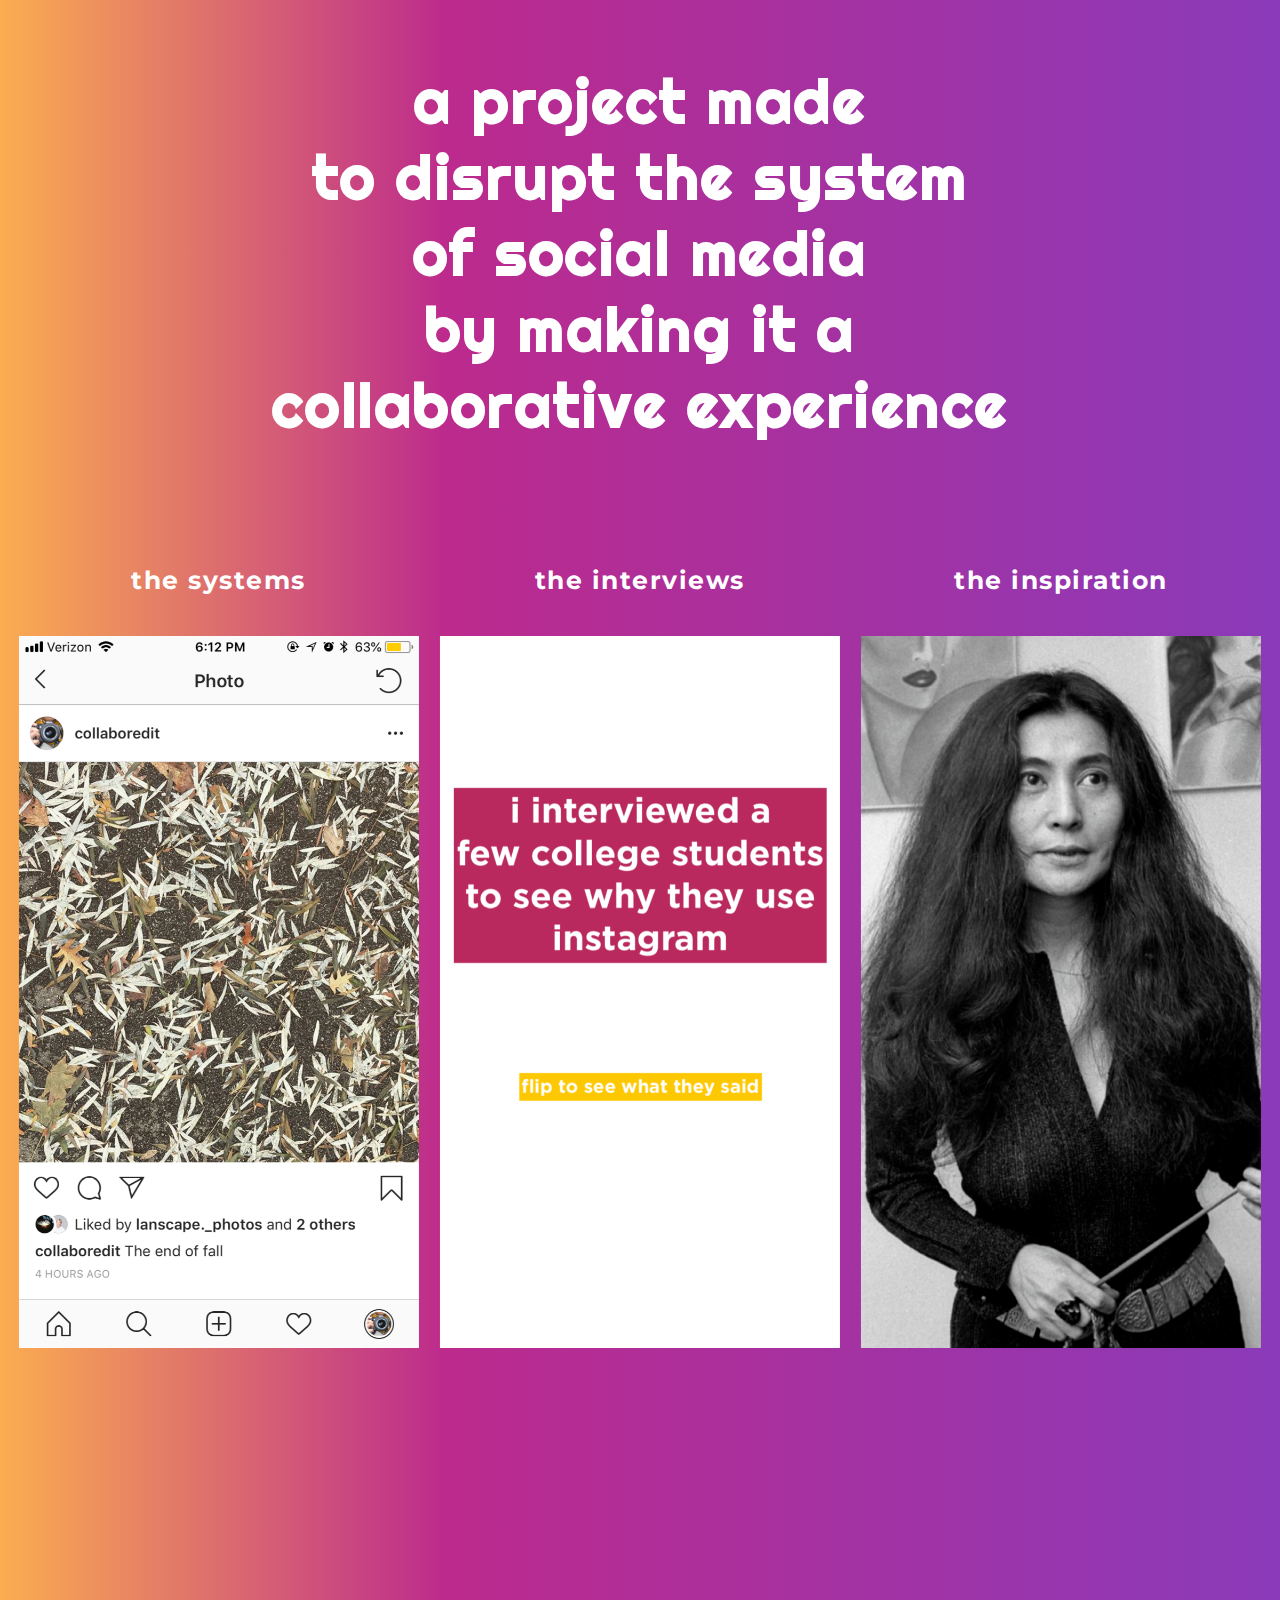
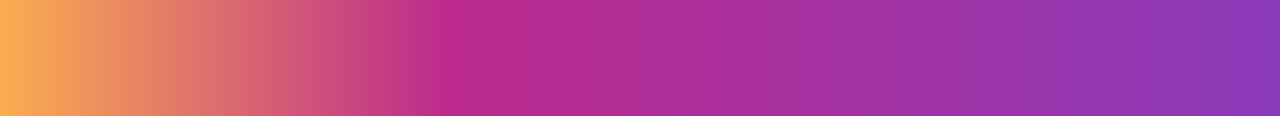
==== about.html @ d7cfa83e "aboutupdate" ====
<html>

<head>
	<link rel="stylesheet" href="styles.css">
	<link href="https://fonts.googleapis.com/css?family=Righteous|Montserrat:500" rel="stylesheet">

<title>about</title>

<h4><center> a project made <br> to disrupt the system <br> of social media <br> by making it a <br> collaborative experience </center></h4>

<body>


<div class="row">
  <div class="column">
    <h5> <center> the systems </center></h5>
    <div class="flip-card">
      <div class="flip-card-inner">
        <div class="flip-card-front">
          <center> <img src="assets/1.PNG" class="responsive"> </center> 
        </div>
        <div class="flip-card-back">
          <center> <img src="assets/instafeed.gif" class="responsive"> </center>
        </div>
      </div>
    </div>
  </div>

  <div class="column">
    <h5> <center> the interviews </center></h5>
    <div class="flip-card">
      <div class="flip-card-inner">
        <div class="flip-card-front">
          <center> <img src="assets/interviewsfront.PNG" class="responsive"> </center> 
        </div>
        <div class="flip-card-back">
          <center> <img src="assets/interviewsback.PNG" class="responsive"> </center>
        </div>
      </div>
    </div>
  </div>

  <div class="column">
    <h5> <center> the inspiration </center></h5>
    <div class="flip-card">
      <div class="flip-card-inner">
        <div class="flip-card-front">
          <center> <img src="assets/yokoonofront.PNG" class="responsive"> </center> 
        </div>
        <div class="flip-card-back">
          <center> <img src="assets/yokoonoback.PNG" class="responsive"> </center>
        </div>
      </div>
    </div>
  </div>

</div>



</body>

</html>
---- styles.css ----
body {
	height: 120%;
	background: linear-gradient(90deg, rgba(251,173,80,1) 0%, rgba(188,42,141,1) 35%, rgba(138,58,185,1) 100%);
}

h1 {
	font-family: 'Righteous', cursive;
	font-size: 60px; 
	font-style: normal; 
	font-variant: normal; 
	color: white;
	margin-top: -20;
	letter-spacing: 2.5px;
}

h2 {
    font-family: 'Montserrat', sans-serif;
	font-size: 25px; 
	font-style: normal; 
	font-variant: normal; 
	color: white;
	margin-top: 85;

}

h3 {
	font-family: 'Righteous', cursive;
	font-size: 60px; 
	font-style: normal; 
	font-variant: normal; 
	color: white;
	margin-top: -20;
	letter-spacing: 2.5px;
	padding-top: 50px;
	padding-bottom: -10px;
}

h4 {
	font-family: 'Righteous', cursive;
	font-size: 60px; 
	font-style: normal; 
	font-variant: normal; 
	color: white;
	letter-spacing: 2.5px;
	padding-top: 55px;
}

h5 {
    font-family: 'Montserrat', sans-serif;
	font-size: 25px; 
	font-style: normal; 
	font-variant: normal; 
	color: white;
	letter-spacing: 1.5px;
}

a:link {
	color: #FFFFFF;
	text-decoration: none;
}

a:visited {
	color: #FFFFFF;
}

/* Responsive layout - when the screen is less than 600px wide, make the three columns stack on top of each other instead of next to each other */
@media screen and (max-width: 600px) {
    .column {
        width: 100%;
    }
}

.responsive {
	width: 95%;
    height: auto;
}

.column {
    float: left;
    width: 33.33%;
}

/* Clear floats after the columns */
.row:after {
    content: "";
    display: table;
    clear: both;
}


.break {
	height: -15%;
}

/* The flip card container - set the width and height to whatever you want. We have added the border property to demonstrate that the flip itself goes out of the box on hover (remove perspective if you don't want the 3D effect */
.flip-card {
  background-color: transparent;
  perspective: 1000px; /* Remove this if you don't want the 3D effect */
}

/* This container is needed to position the front and back side */
.flip-card-inner {
  position: relative;
  width: 100%;
  height: 100%;
  text-align: center;
  transition: transform 0.8s;
  transform-style: preserve-3d;
}

/* Do an horizontal flip when you move the mouse over the flip box container */
.flip-card:hover .flip-card-inner {
  transform: rotateY(180deg);
}

/* Position the front and back side */
.flip-card-front, .flip-card-back {
  position: absolute;
  width: 100%;
  height: 100%;
  backface-visibility: hidden;
}

/* Style the front side (fallback if image is missing) */
.flip-card-front {
  color: black;
}

/* Style the back side */
.flip-card-back {
  transform: rotateY(180deg);
}
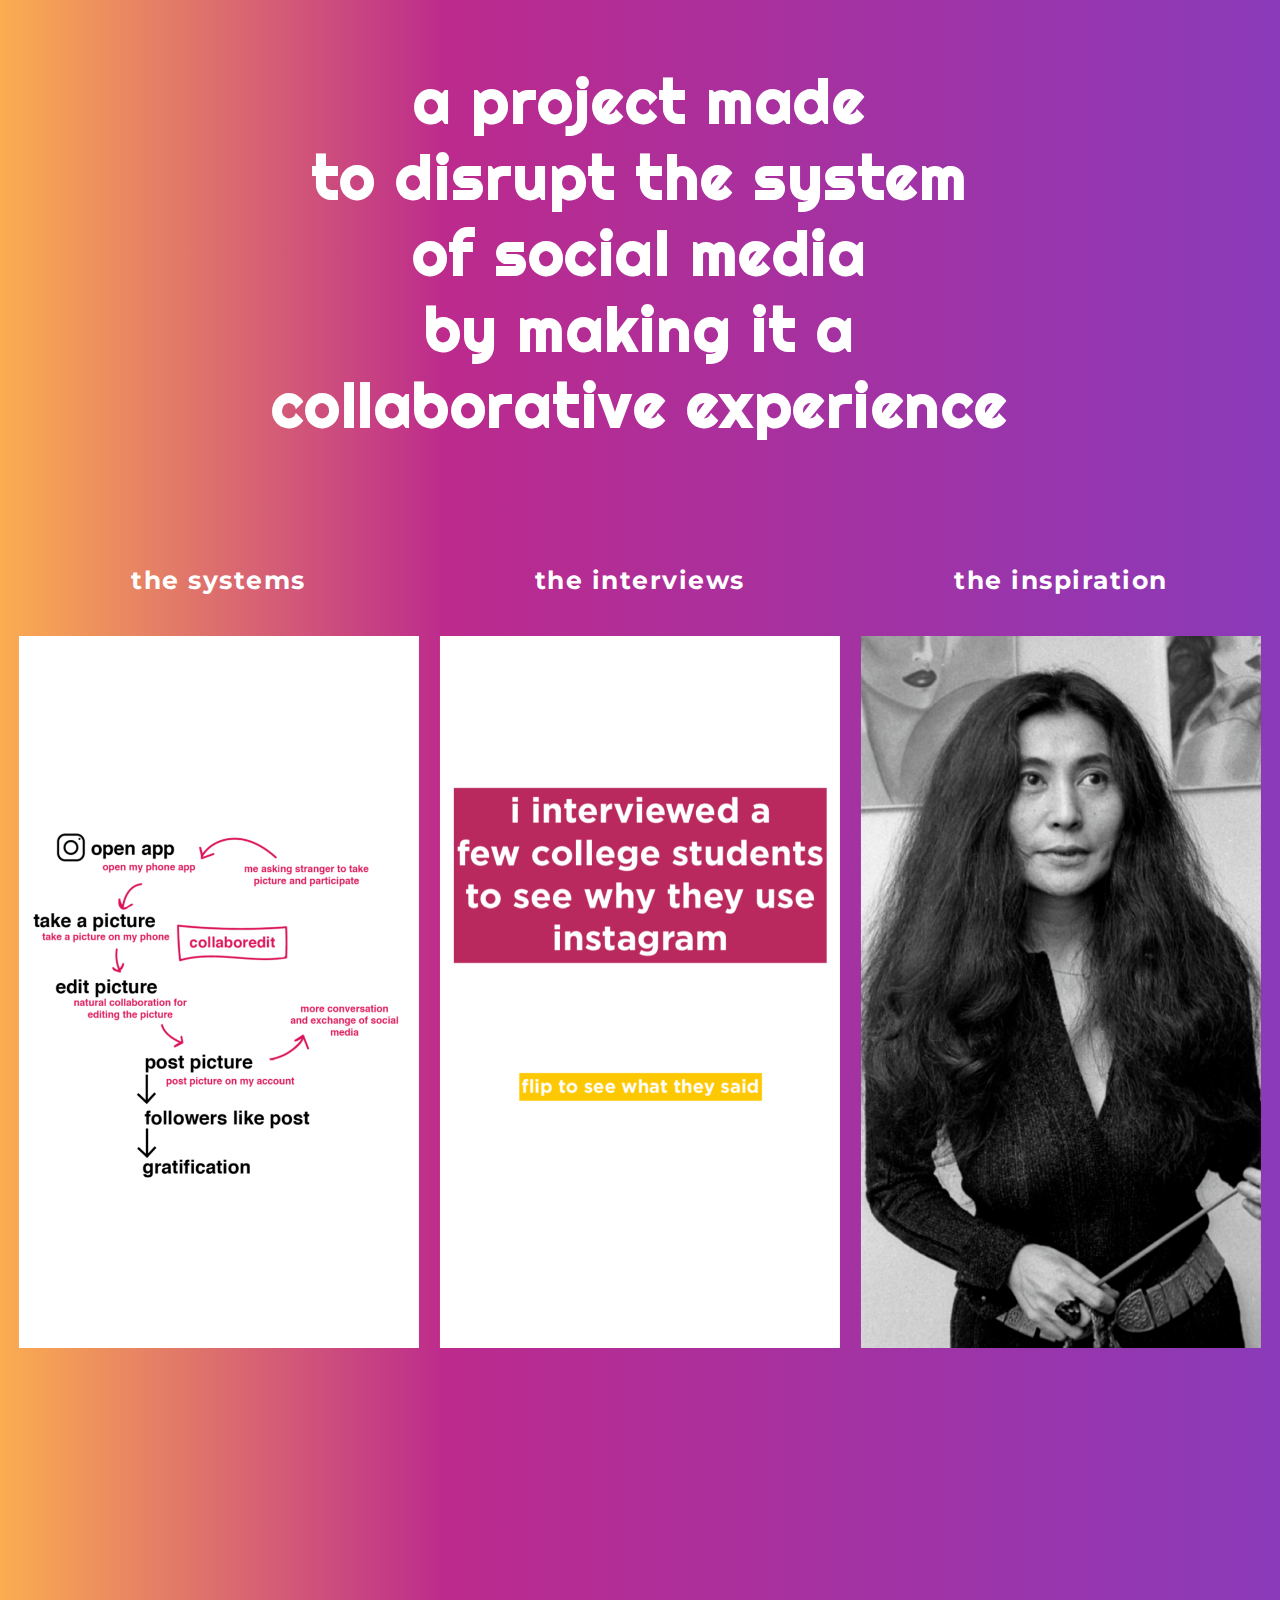
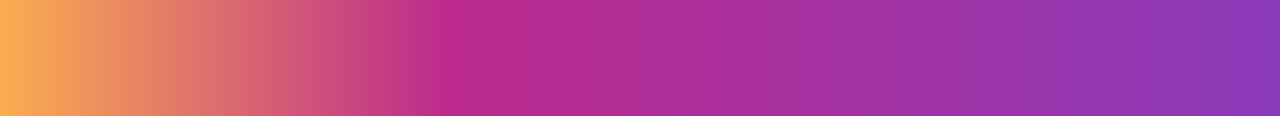
==== commit ad4b9d3e: "finalPUSH" ====
--- a/about.html
+++ b/about.html
@@ -17,7 +17,7 @@
     <div class="flip-card">
       <div class="flip-card-inner">
         <div class="flip-card-front">
-          <center> <img src="assets/1.PNG" class="responsive"> </center> 
+          <center> <img src="assets/systemsfront.PNG" class="responsive"> </center> 
         </div>
         <div class="flip-card-back">
           <center> <img src="assets/instafeed.gif" class="responsive"> </center>
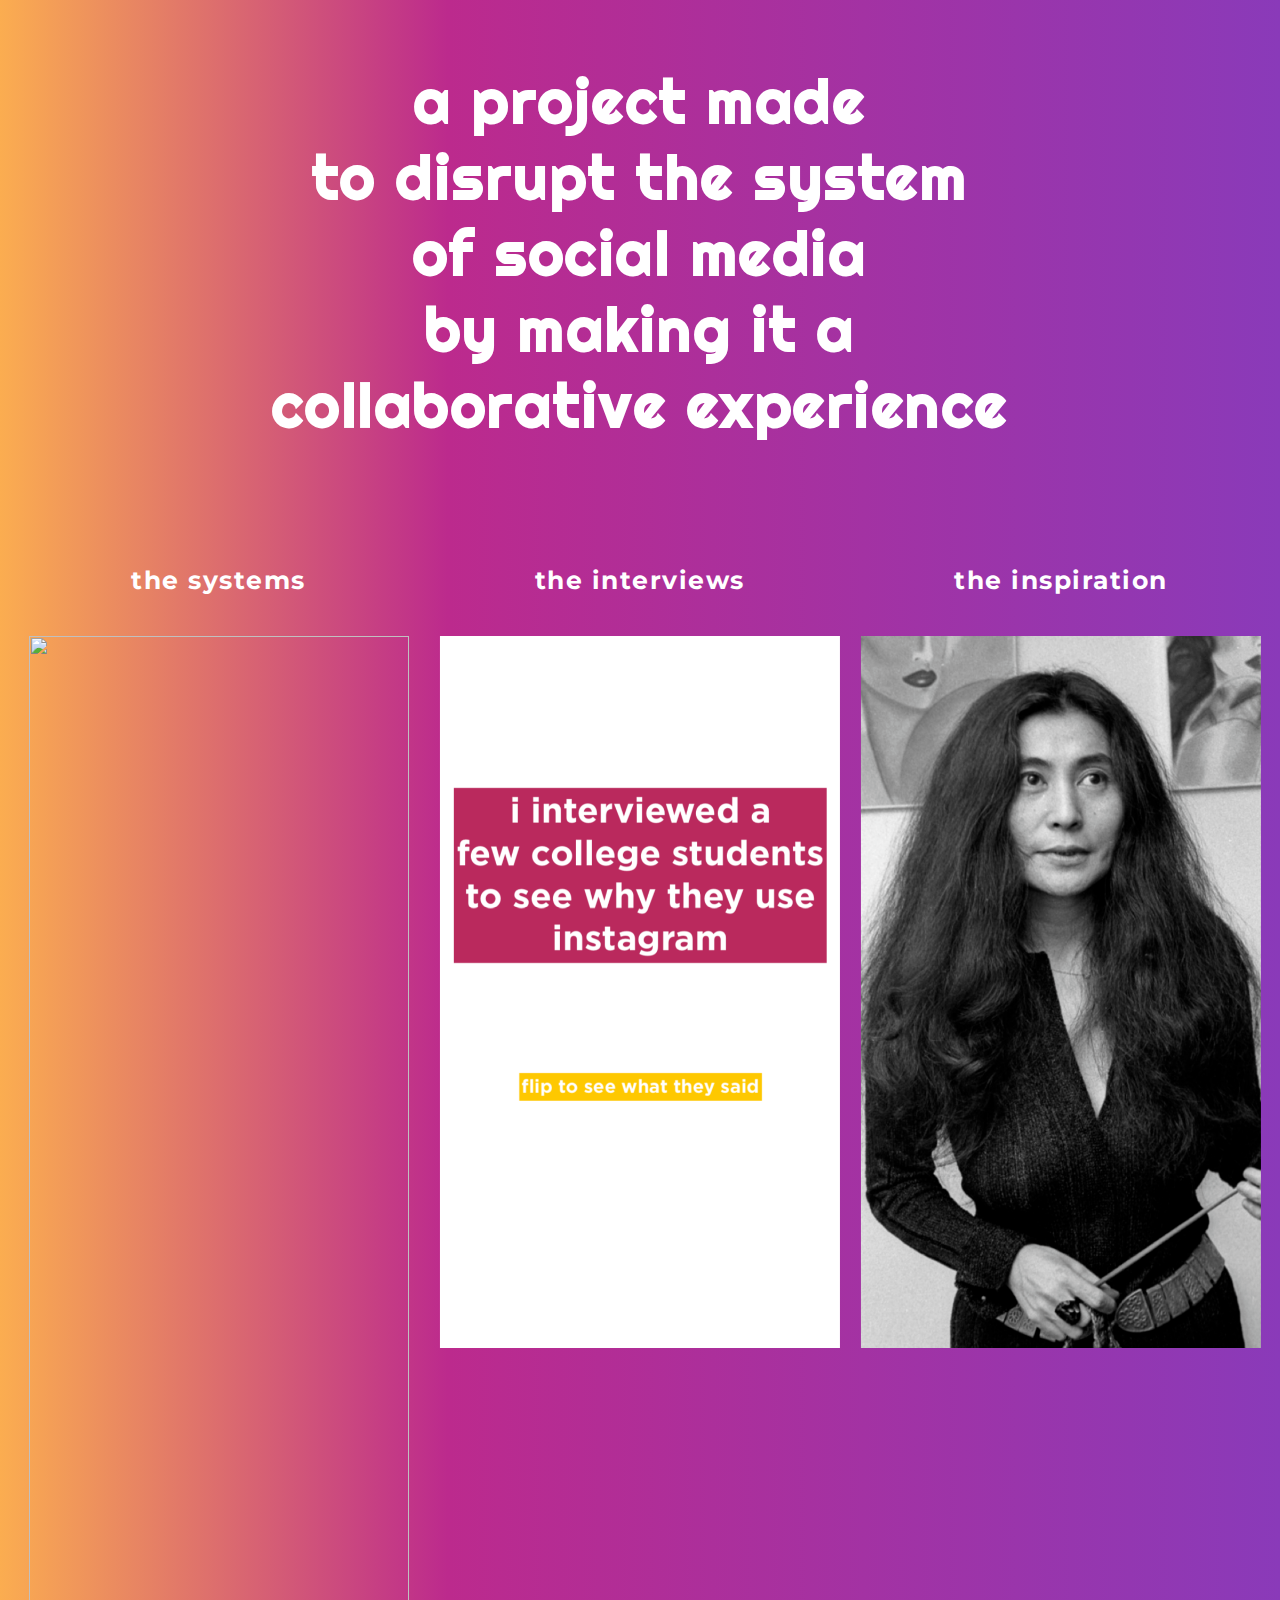
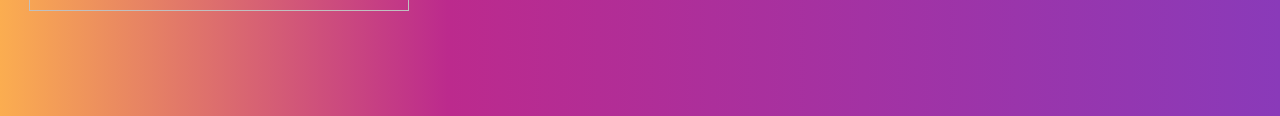
==== commit 7baba9bf: "pushchange" ====
--- a/about.html
+++ b/about.html
@@ -17,10 +17,18 @@
     <div class="flip-card">
       <div class="flip-card-inner">
         <div class="flip-card-front">
-          <center> <img src="assets/systemsfront.PNG" class="responsive"> </center> 
+          <center> 
+            <a href="systems.html" target="_blank">
+            <img src="assets/instafeed.gif" class="responsive">
+             </center> 
+           </a>
         </div>
         <div class="flip-card-back">
-          <center> <img src="assets/instafeed.gif" class="responsive"> </center>
+          <center> 
+            <a href="systems.html" target="_blank">
+            <img src="assets/systemsback.PNG" class="responsive"> 
+          </center>
+        </a>
         </div>
       </div>
     </div>
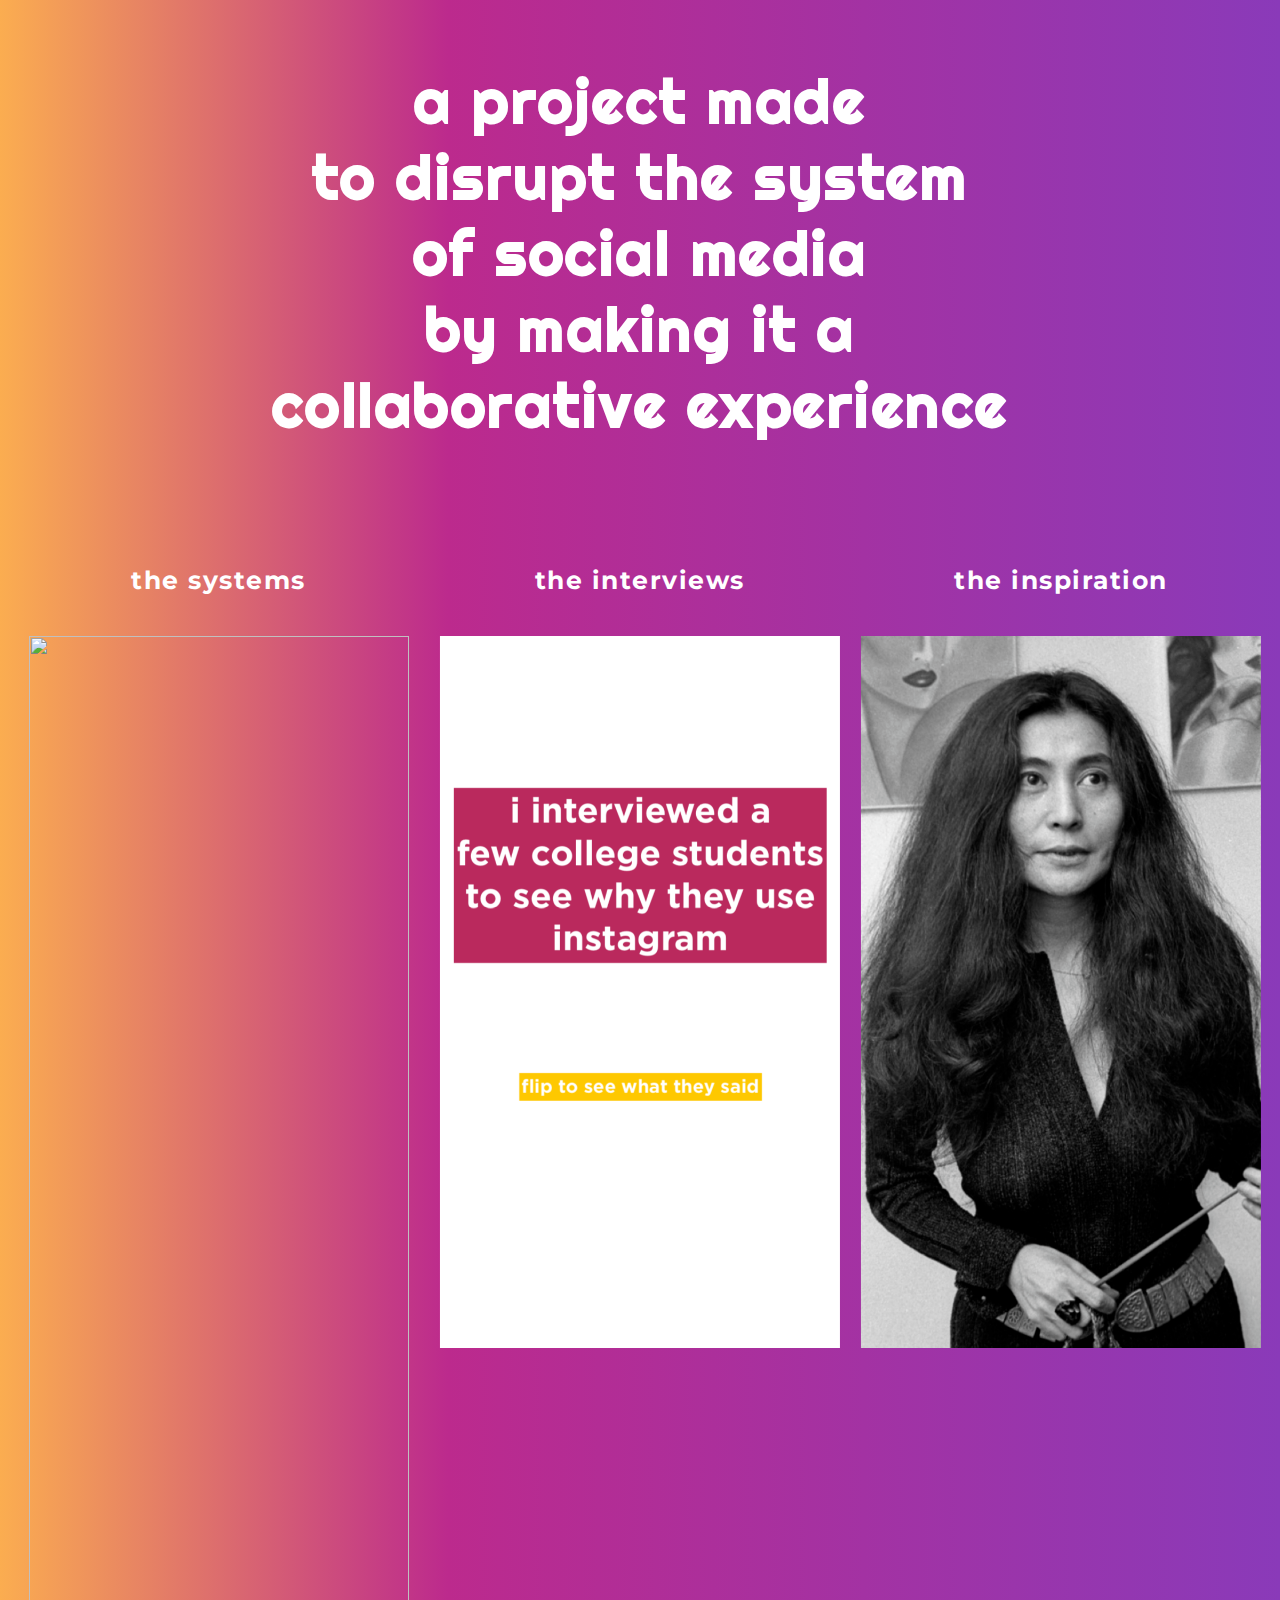
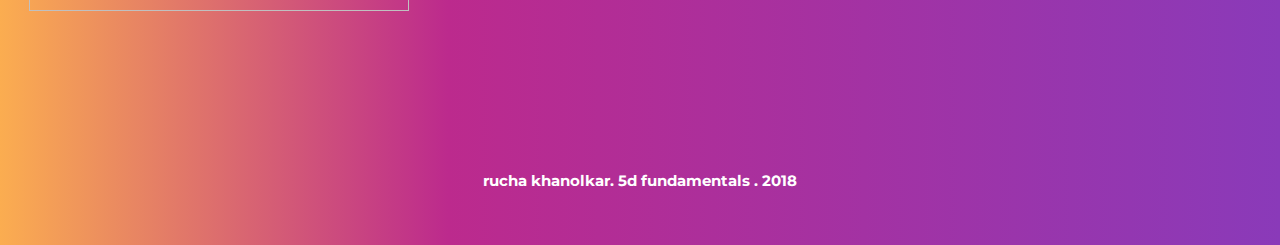
==== commit c7017c0d: "footer added" ====
--- a/about.html
+++ b/about.html
@@ -64,7 +64,9 @@
 
 </div>
 
-
+<div class="footer">
+  <h6> rucha khanolkar. 5d fundamentals . 2018 </h6>
+</div>
 
 </body>
 
--- a/styles.css
+++ b/styles.css
@@ -54,6 +54,15 @@
 	letter-spacing: 1.5px;
 }
 
+h6 {
+	font-family: 'Montserrat', sans-serif;
+	font-size: 15px; 
+	font-style: normal; 
+	font-variant: normal; 
+	color: white;
+	text-align: center;
+}
+
 a:link {
 	color: #FFFFFF;
 	text-decoration: none;
@@ -68,6 +77,16 @@
     .column {
         width: 100%;
     }
+}
+
+.footer {
+   left: 0;
+   bottom: 0;
+   width: 100%;
+   color: white;
+   text-align: center;
+   padding-top: 20px;
+   padding-bottom: 20px;
 }
 
 .responsive {
@@ -86,7 +105,6 @@
     display: table;
     clear: both;
 }
-
 
 .break {
 	height: -15%;
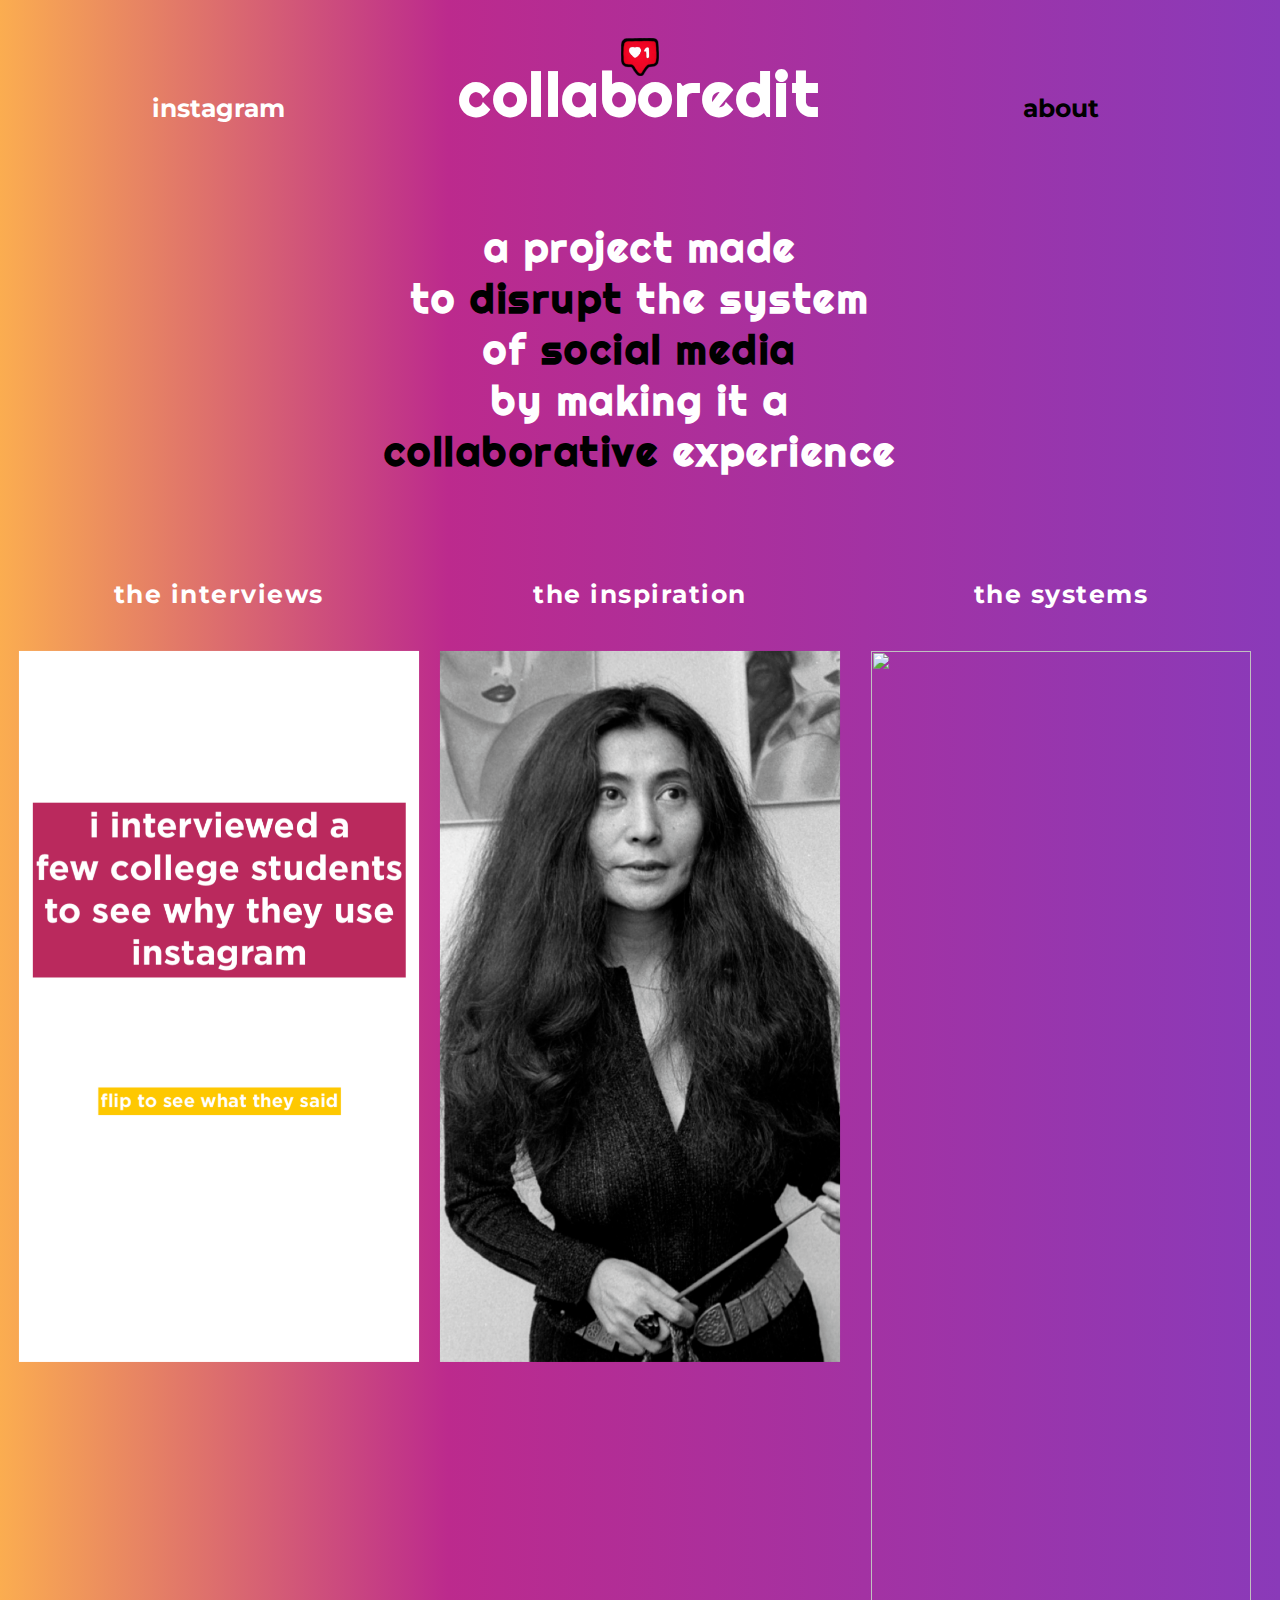
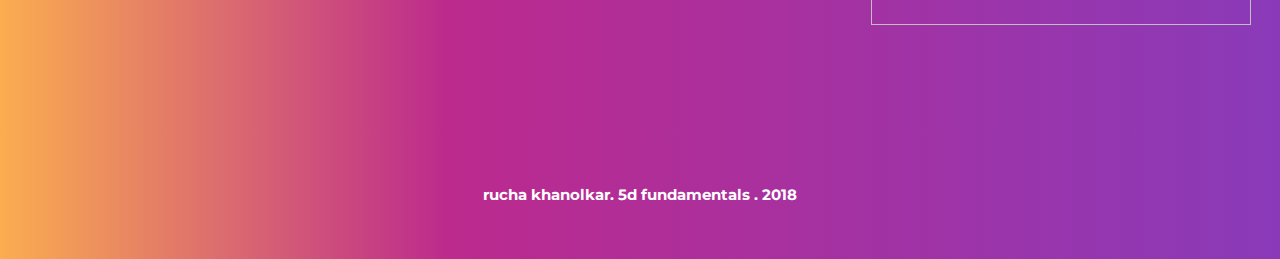
==== commit 8734b517: "lotsofchanges" ====
--- a/about.html
+++ b/about.html
@@ -6,61 +6,99 @@
 
 <title>about</title>
 
-<h4><center> a project made <br> to disrupt the system <br> of social media <br> by making it a <br> collaborative experience </center></h4>
+<div class="row">
+  <div class="column">
+    <h2><center> <a href="https://www.instagram.com/collaboredit/" target="_blank">instagram</center></a></h2>  
+  </div>
+
+  <div class="column">
+    <h3><center><img src="assets/heart.png" height="38" width="38">
+          <h1><center><a href="index.html">collaboredit</center></h1>
+    </center></h3>
+  </div>
+
+  <div class="column">
+    <a href="about.html"><h2 style="color:black;"><center>about</center></h2></a>
+  </div>
+</div>
+
+	<h3><span><center> a project made <br> to 
+    <a href="https://www.merriam-webster.com/dictionary/disrupt" target="blank"><span>disrupt</span> </a> the system 
+   <br> of <a href="https://en.wikipedia.org/wiki/Social_media" target="blank"><span>social media</span></a> <br> by making it a <br> 
+   <a href="https://www.npr.org/sections/health-shots/2017/03/06/518362255/feeling-lonely-too-much-time-on-social-media-may-be-why" target="blank"><span>collaborative</span></a> experience 
+  </center></span></h3>
+
+</head>
 
 <body>
 
+<div class="row">
 
-<div class="row">
-  <div class="column">
-    <h5> <center> the systems </center></h5>
+    <div class="column">
+    <h5> <a href="interviews.html"><center> the interviews </center></a></h5>
     <div class="flip-card">
       <div class="flip-card-inner">
         <div class="flip-card-front">
           <center> 
-            <a href="systems.html" target="_blank">
+            <a href="interviews.html">
+            <img src="assets/interviewsfront.PNG" class="responsive"></a>
+          </center> 
+        </div>
+        <div class="flip-card-back">
+          <center> 
+            <a href="interviews.html">
+              <img src="assets/interviewsback.PNG" class="responsive"> 
+            </a>
+            </center>
+        </div>
+      </div>
+    </div>
+  </div>
+
+  <div class="column">
+   <h5> <a href="inspiration.html"><center> the inspiration </center></a></h5>
+    <div class="flip-card">
+      <div class="flip-card-inner">
+        <div class="flip-card-front">
+          <center> 
+            <a href="inspiration.html">
+            <img src="assets/yokoonofront.PNG" class="responsive"> 
+          </a>
+          </center> 
+        </div>
+        <div class="flip-card-back">
+          <center> 
+            <a href="inspiration.html">
+            <img src="assets/yokoonoback.PNG" class="responsive"> 
+          </a>
+          </center>
+        </div>
+      </div>
+    </div>
+  </div>
+
+  <div class="column">
+    <h5><a href="systems.html" target="blank"> <center> the systems </center></a></h5>
+    <div class="flip-card">
+      <div class="flip-card-inner">
+        <div class="flip-card-front">
+          <center> 
+            <a href="systems.html" target="blank">
             <img src="assets/instafeed.gif" class="responsive">
              </center> 
            </a>
         </div>
         <div class="flip-card-back">
           <center> 
-            <a href="systems.html" target="_blank">
+            <a href="systems.html" target="blank">
             <img src="assets/systemsback.PNG" class="responsive"> 
+          </a>
           </center>
-        </a>
         </div>
       </div>
     </div>
   </div>
 
-  <div class="column">
-    <h5> <center> the interviews </center></h5>
-    <div class="flip-card">
-      <div class="flip-card-inner">
-        <div class="flip-card-front">
-          <center> <img src="assets/interviewsfront.PNG" class="responsive"> </center> 
-        </div>
-        <div class="flip-card-back">
-          <center> <img src="assets/interviewsback.PNG" class="responsive"> </center>
-        </div>
-      </div>
-    </div>
-  </div>
-
-  <div class="column">
-    <h5> <center> the inspiration </center></h5>
-    <div class="flip-card">
-      <div class="flip-card-inner">
-        <div class="flip-card-front">
-          <center> <img src="assets/yokoonofront.PNG" class="responsive"> </center> 
-        </div>
-        <div class="flip-card-back">
-          <center> <img src="assets/yokoonoback.PNG" class="responsive"> </center>
-        </div>
-      </div>
-    </div>
-  </div>
 
 </div>
 
--- a/styles.css
+++ b/styles.css
@@ -35,6 +35,11 @@
 	padding-bottom: -10px;
 }
 
+h3 span {
+	padding-top: 0px;
+	font-size: 40px;
+}
+
 h4 {
 	font-family: 'Righteous', cursive;
 	font-size: 60px; 
@@ -54,6 +59,10 @@
 	letter-spacing: 1.5px;
 }
 
+h5 span {
+	padding-left: 11.5%;
+}
+
 h6 {
 	font-family: 'Montserrat', sans-serif;
 	font-size: 15px; 
@@ -63,6 +72,8 @@
 	text-align: center;
 }
 
+
+
 a:link {
 	color: #FFFFFF;
 	text-decoration: none;
@@ -70,6 +81,15 @@
 
 a:visited {
 	color: #FFFFFF;
+}
+
+a:hover { 
+    color: #000000;
+}
+
+a span {
+	font-style: bold;
+	color:#000000;
 }
 
 /* Responsive layout - when the screen is less than 600px wide, make the three columns stack on top of each other instead of next to each other */
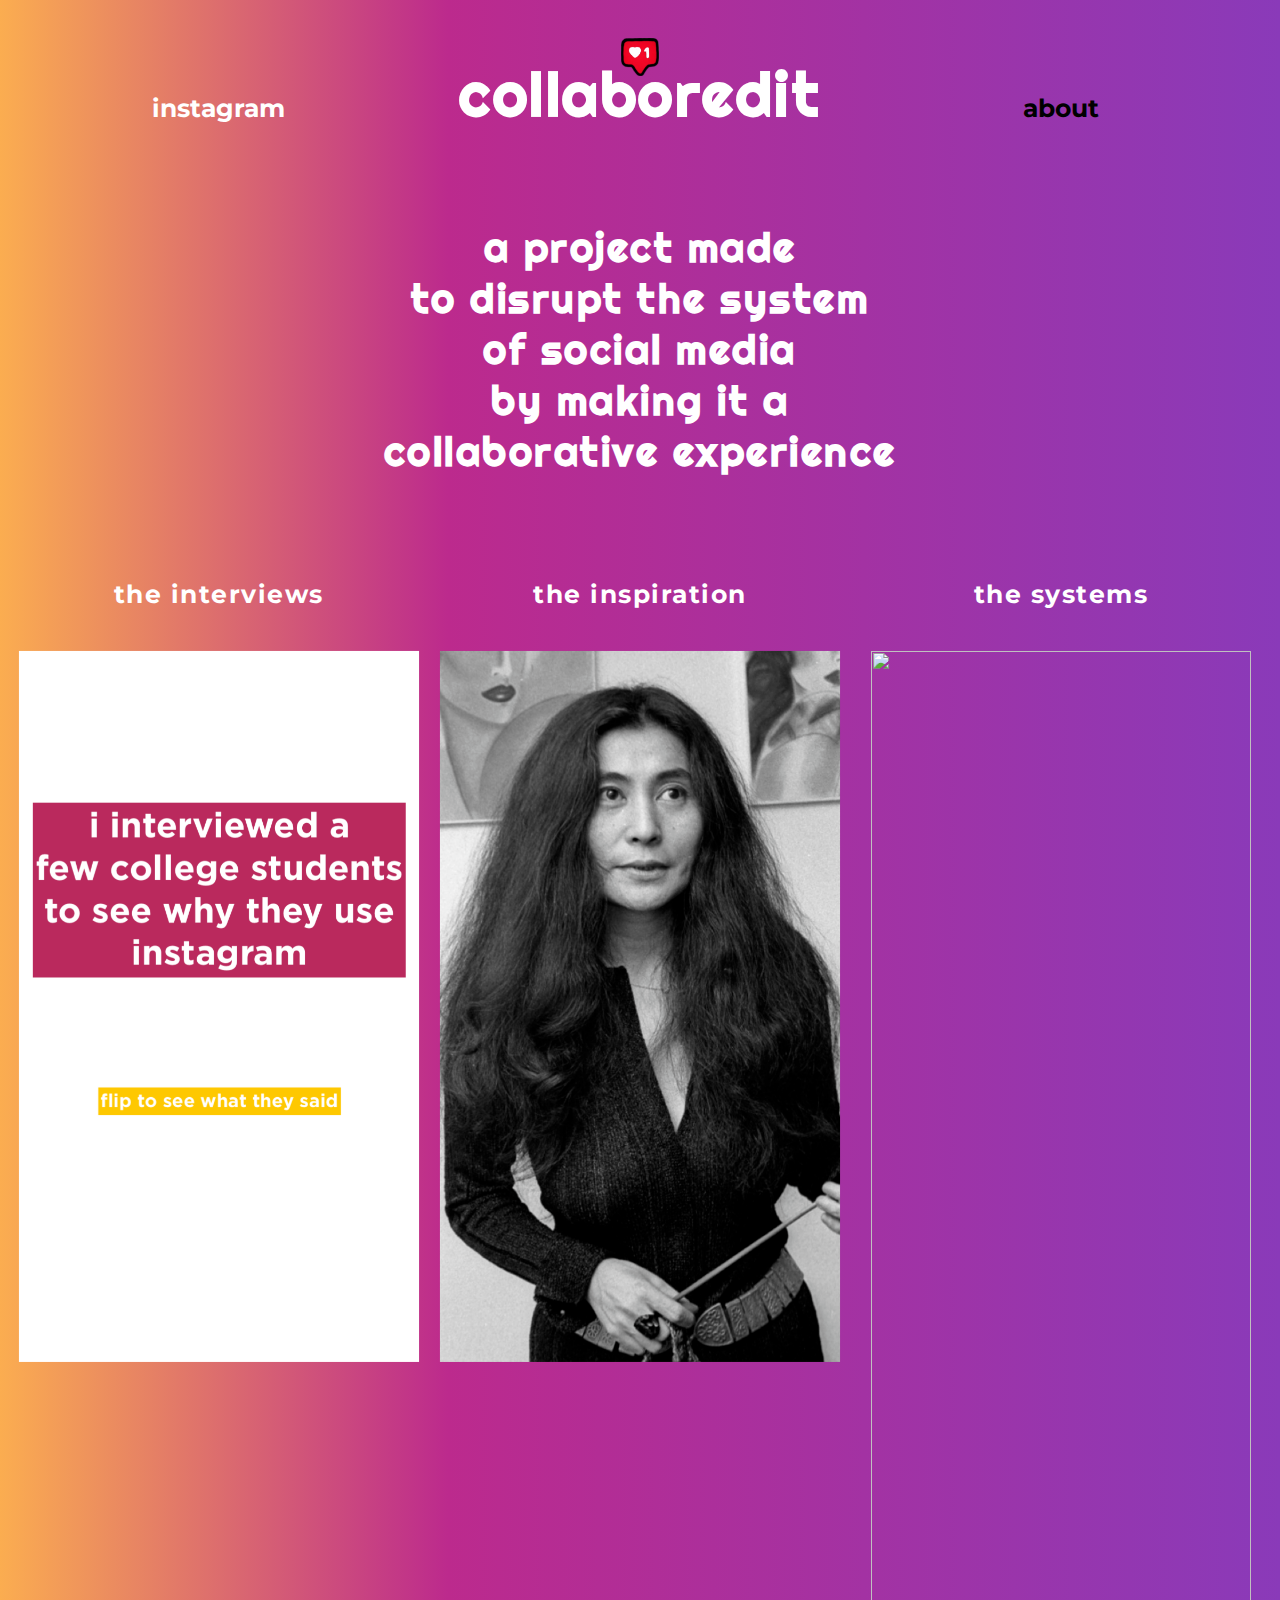
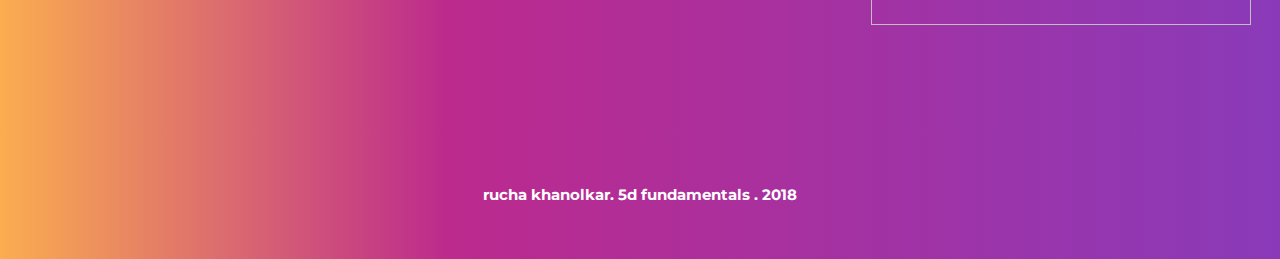
==== commit da646e50: "finalChanges" ====
--- a/about.html
+++ b/about.html
@@ -18,15 +18,17 @@
   </div>
 
   <div class="column">
-    <a href="about.html"><h2 style="color:black;"><center>about</center></h2></a>
+    <a href="about.html"><h2 style="color:black"><center>about</center></h2></a>
   </div>
 </div>
 
+
 	<h3><span><center> a project made <br> to 
-    <a href="https://www.merriam-webster.com/dictionary/disrupt" target="blank"><span>disrupt</span> </a> the system 
-   <br> of <a href="https://en.wikipedia.org/wiki/Social_media" target="blank"><span>social media</span></a> <br> by making it a <br> 
-   <a href="https://www.npr.org/sections/health-shots/2017/03/06/518362255/feeling-lonely-too-much-time-on-social-media-may-be-why" target="blank"><span>collaborative</span></a> experience 
+    <a href="https://www.merriam-webster.com/dictionary/disrupt" target="blank">disrupt</a> the system 
+   <br> of <a href="https://en.wikipedia.org/wiki/Social_media" target="blank">social media</a> <br> by making it a <br> 
+   <a href="https://www.npr.org/sections/health-shots/2017/03/06/518362255/feeling-lonely-too-much-time-on-social-media-may-be-why" target="blank">collaborative</a> experience 
   </center></span></h3>
+
 
 </head>
 
--- a/styles.css
+++ b/styles.css
@@ -169,12 +169,3 @@
   transform: rotateY(180deg);
 }
 
-
-
-
-
-
-
-
-
-
